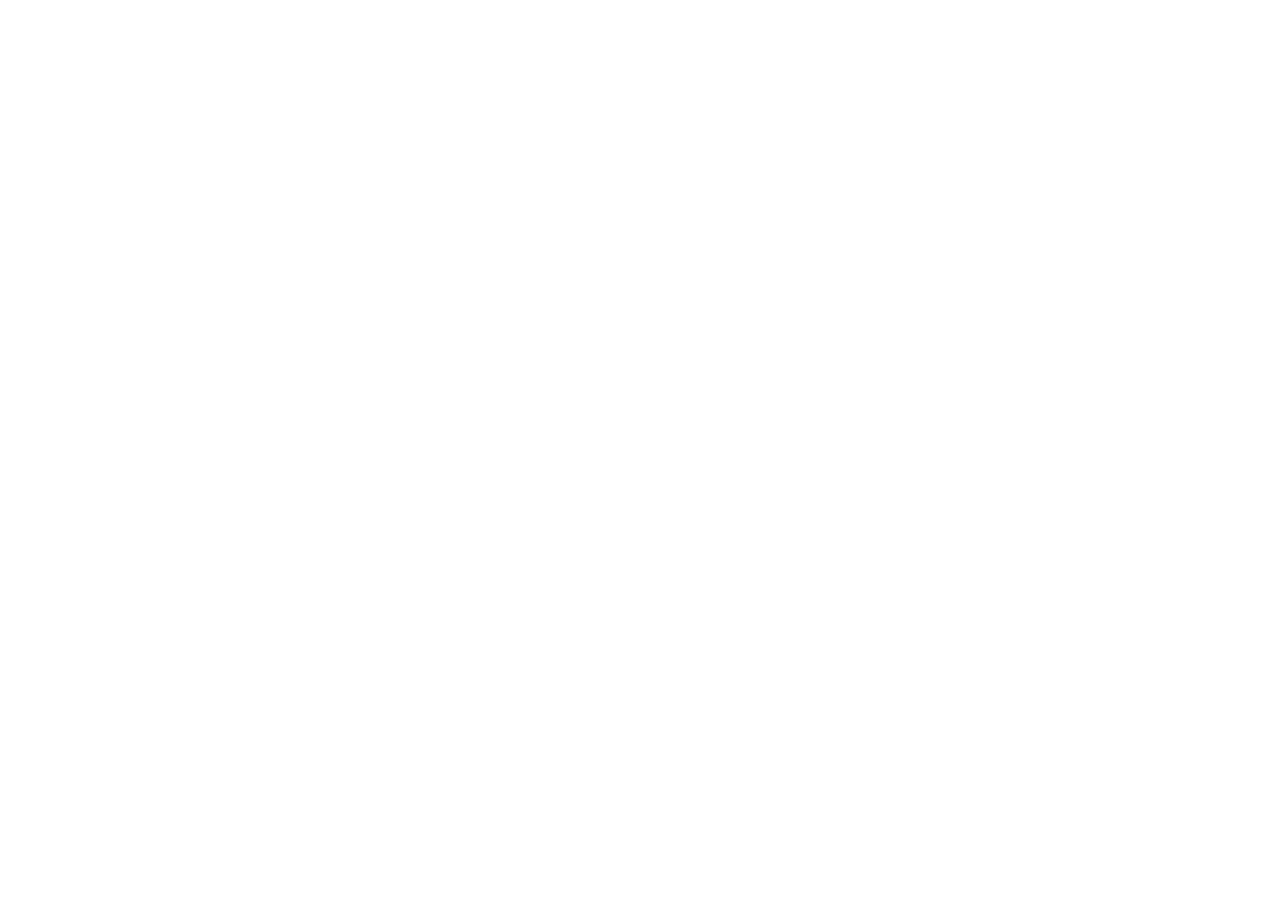
==== index.html @ d26ea781 "added links and login-head class" ====
<!DOCTYPE html>
<html lang="en">
<head>
    <meta charset="UTF-8">
    <meta name="viewport" content="width=device-width, initial-scale=1.0">
    <title>SoleSphere Sneaker Store | Login/SignUp</title>
    <link
      rel="icon"
      href="https://img.freepik.com/premium-vector/back-view-cartoon-legs-isolated-comic-foots_8071-14292.jpg?w=1380"
      type="image/x-icon"
    />
    <!-- custom css file link  -->
    <link rel="stylesheet" href="css/style.css" />
    <link rel="stylesheet" href="css/login.css" />
    <script
      src="https://cdnjs.cloudflare.com/ajax/libs/jquery/3.7.1/jquery.min.js"
      integrity="sha512-v2CJ7UaYy4JwqLDIrZUI/4hqeoQieOmAZNXBeQyjo21dadnwR+8ZaIJVT8EE2iyI61OV8e6M8PP2/4hpQINQ/g=="
      crossorigin="anonymous"
      referrerpolicy="no-referrer"
    ></script>
</head>
<body>
    
</body>
</html>
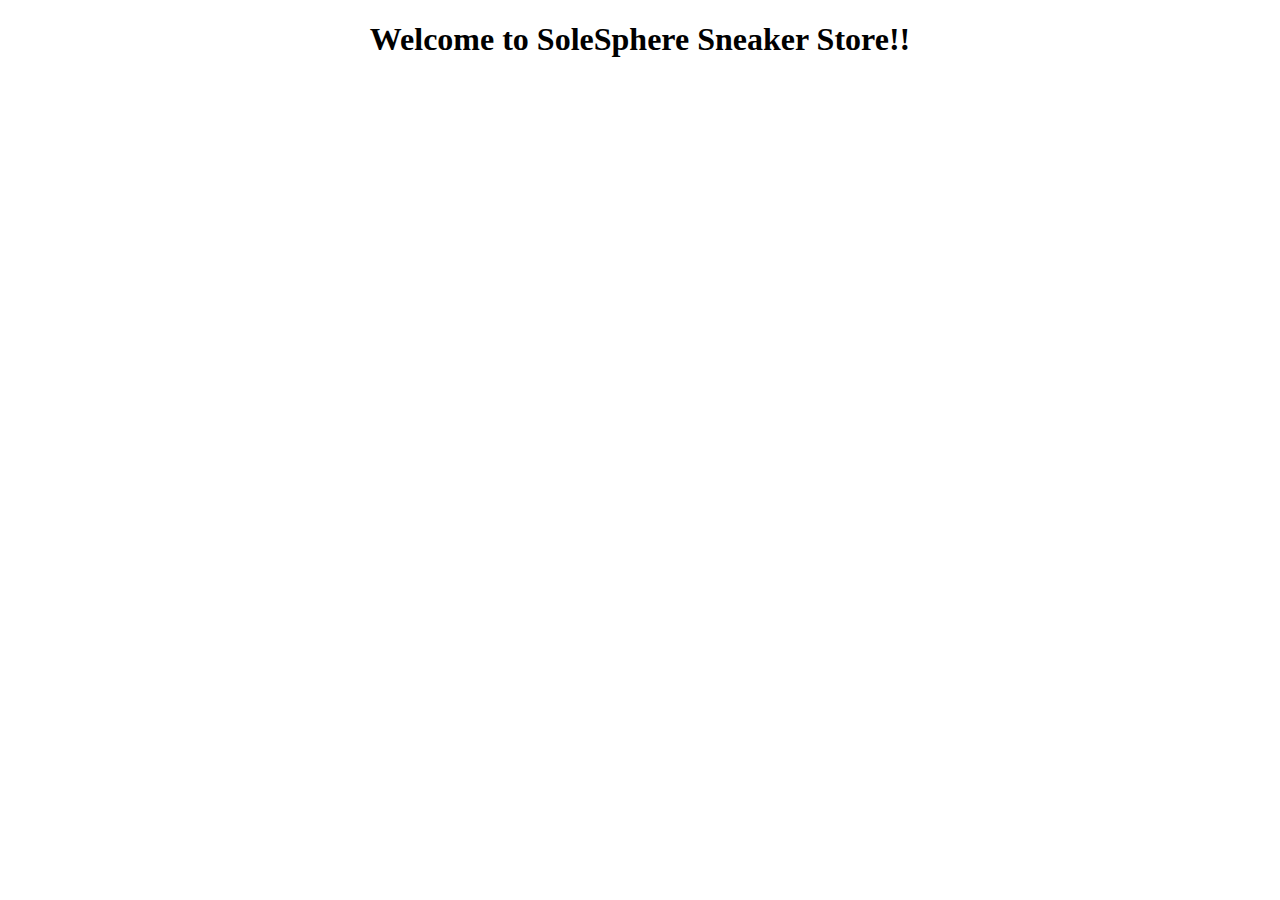
==== commit 948a5d86: "edited solesphere file" ====
--- a/index.html
+++ b/index.html
@@ -20,6 +20,9 @@
     ></script>
 </head>
 <body>
-    
+    <div class="login-head"> 
+        <h1 align="center">Welcome to SoleSphere Sneaker Store!!</h1>
+      </div>
+    <script src="./js/login.js"></script>
 </body>
 </html>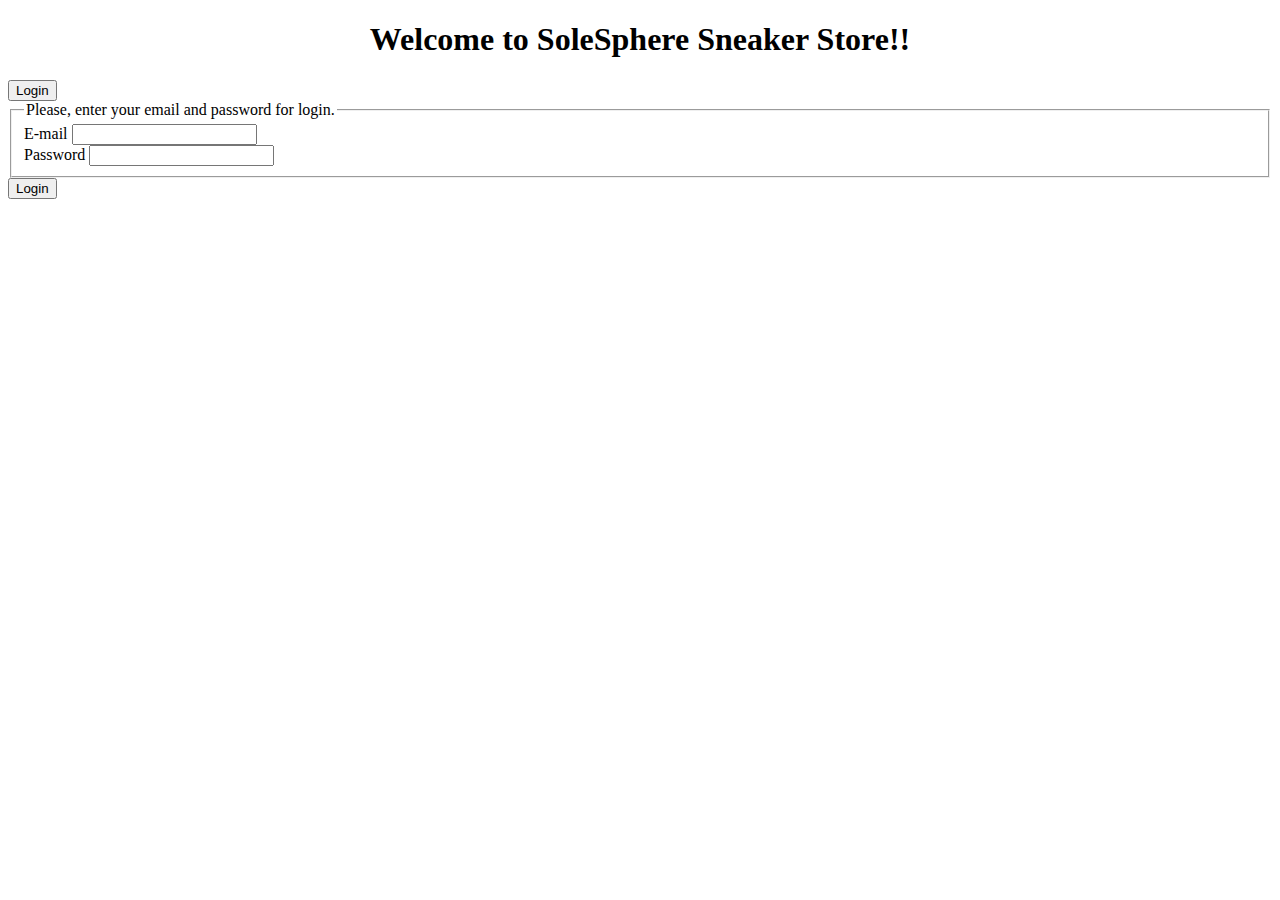
==== commit 2d47f091: "added form class indexhtml" ====
--- a/index.html
+++ b/index.html
@@ -23,6 +23,31 @@
     <div class="login-head"> 
         <h1 align="center">Welcome to SoleSphere Sneaker Store!!</h1>
       </div>
+
+      <section class="forms-section">
+        <div class="forms">
+          <div class="form-wrapper is-active">
+            <button type="button" class="switcher switcher-login">
+              Login
+              <span class="underline"></span>
+            </button>
+            <form class="form form-login">
+              <fieldset>
+                <legend>Please, enter your email and password for login.</legend>
+                <div class="input-block">
+                  <label for="login-email">E-mail</label>
+                  <input id="login-email" type="email" required>
+                </div>
+                <div class="input-block">
+                  <label for="login-password">Password</label>
+                  <input id="login-password" type="password" required>
+                </div>
+              </fieldset>
+              <button type="submit" class="btn-login" onclick="myFunction(event)">Login</button>
+            </form>
+          </div>
+        </div>
+      </section>
     <script src="./js/login.js"></script>
 </body>
 </html>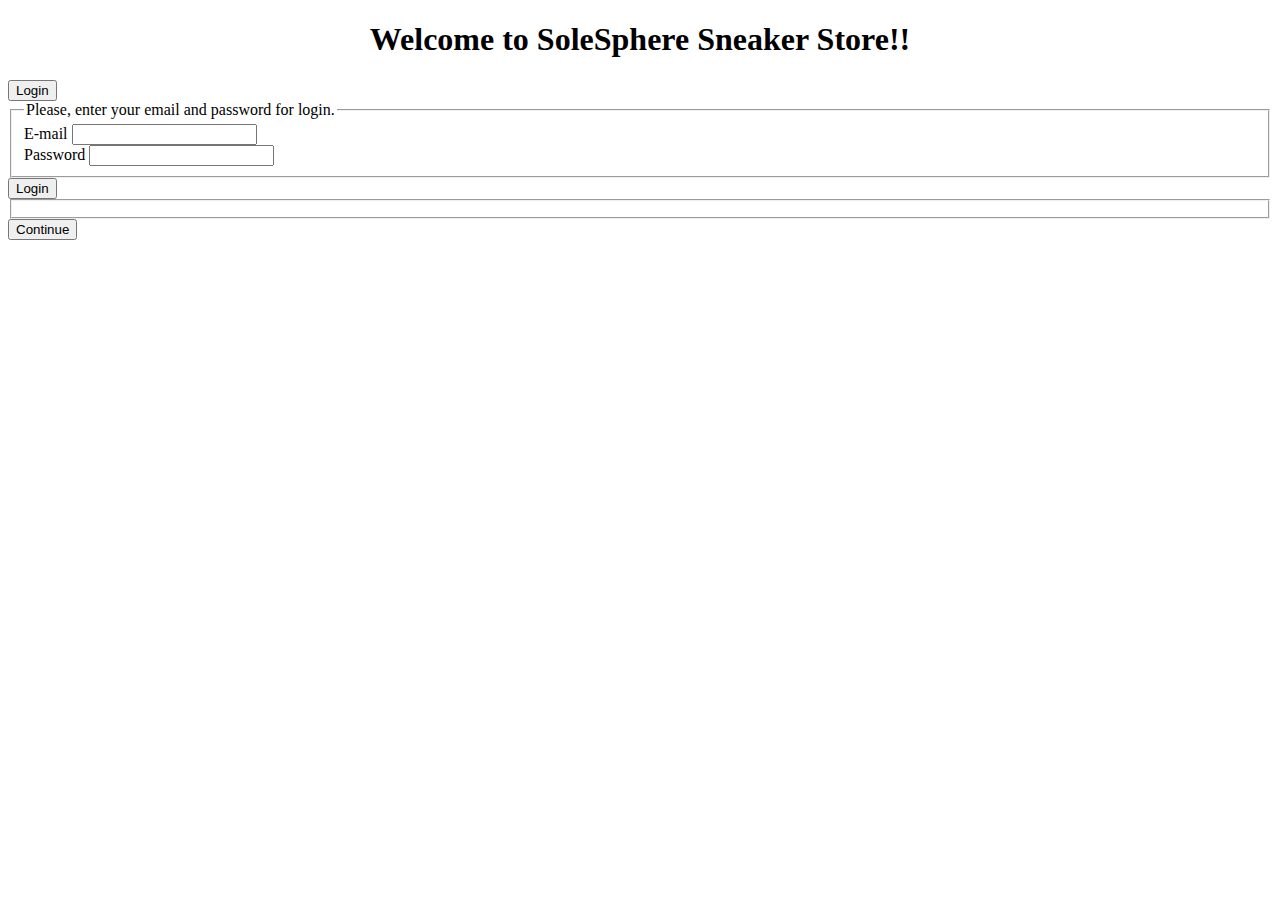
==== commit ee373df4: "added form-wrapper class" ====
--- a/index.html
+++ b/index.html
@@ -46,6 +46,15 @@
               <button type="submit" class="btn-login" onclick="myFunction(event)">Login</button>
             </form>
           </div>
+          <div class="form-wrapper">
+            
+            <form class="form form-signup">
+              <fieldset>
+                
+              </fieldset>
+              <button type="submit" class="btn-signup">Continue</button>
+            </form>
+          </div>
         </div>
       </section>
     <script src="./js/login.js"></script>
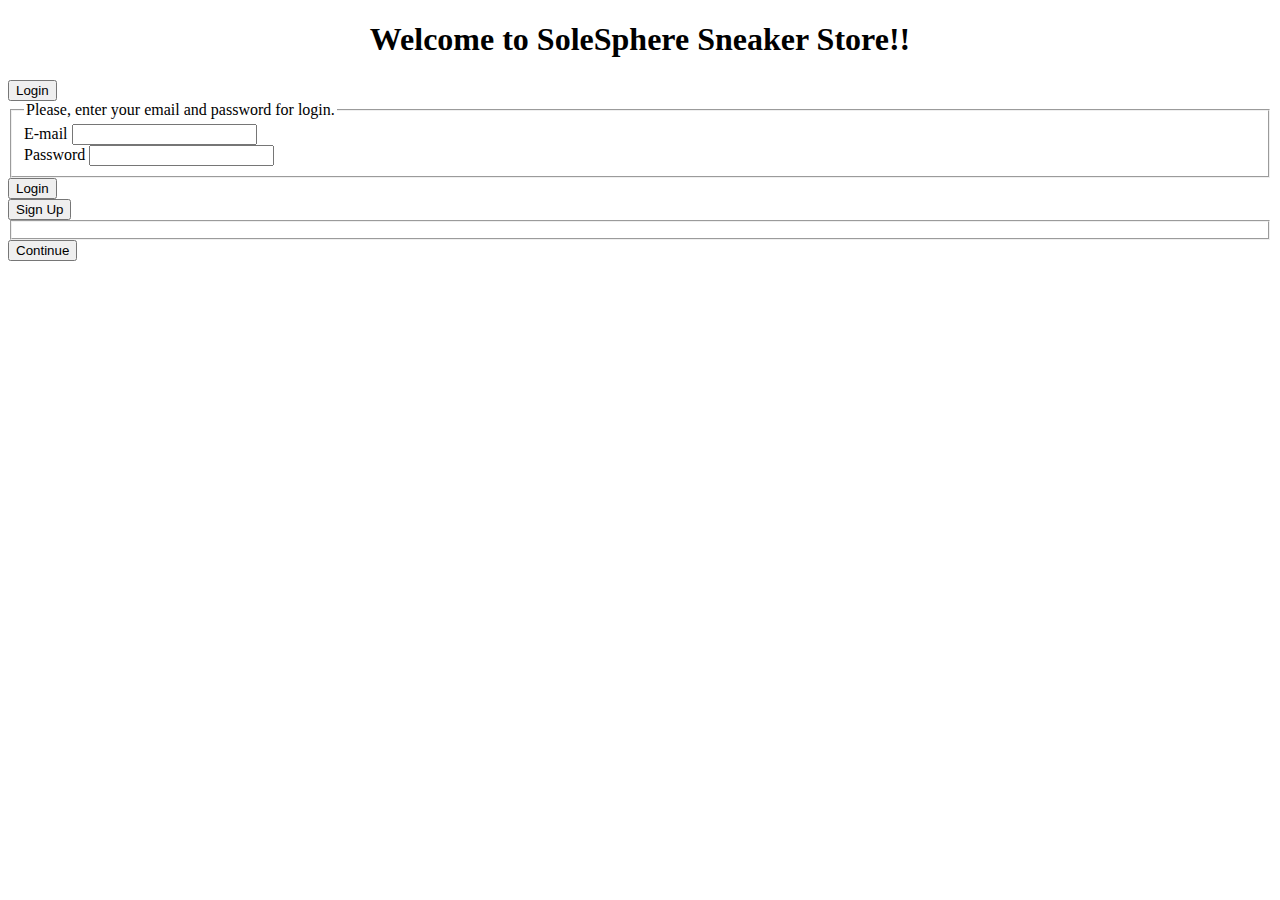
==== commit 89acf397: "signup button" ====
--- a/index.html
+++ b/index.html
@@ -47,7 +47,10 @@
             </form>
           </div>
           <div class="form-wrapper">
-            
+            <button type="button" class="switcher switcher-signup">
+              Sign Up
+              <span class="underline"></span>
+            </button>
             <form class="form form-signup">
               <fieldset>
                 
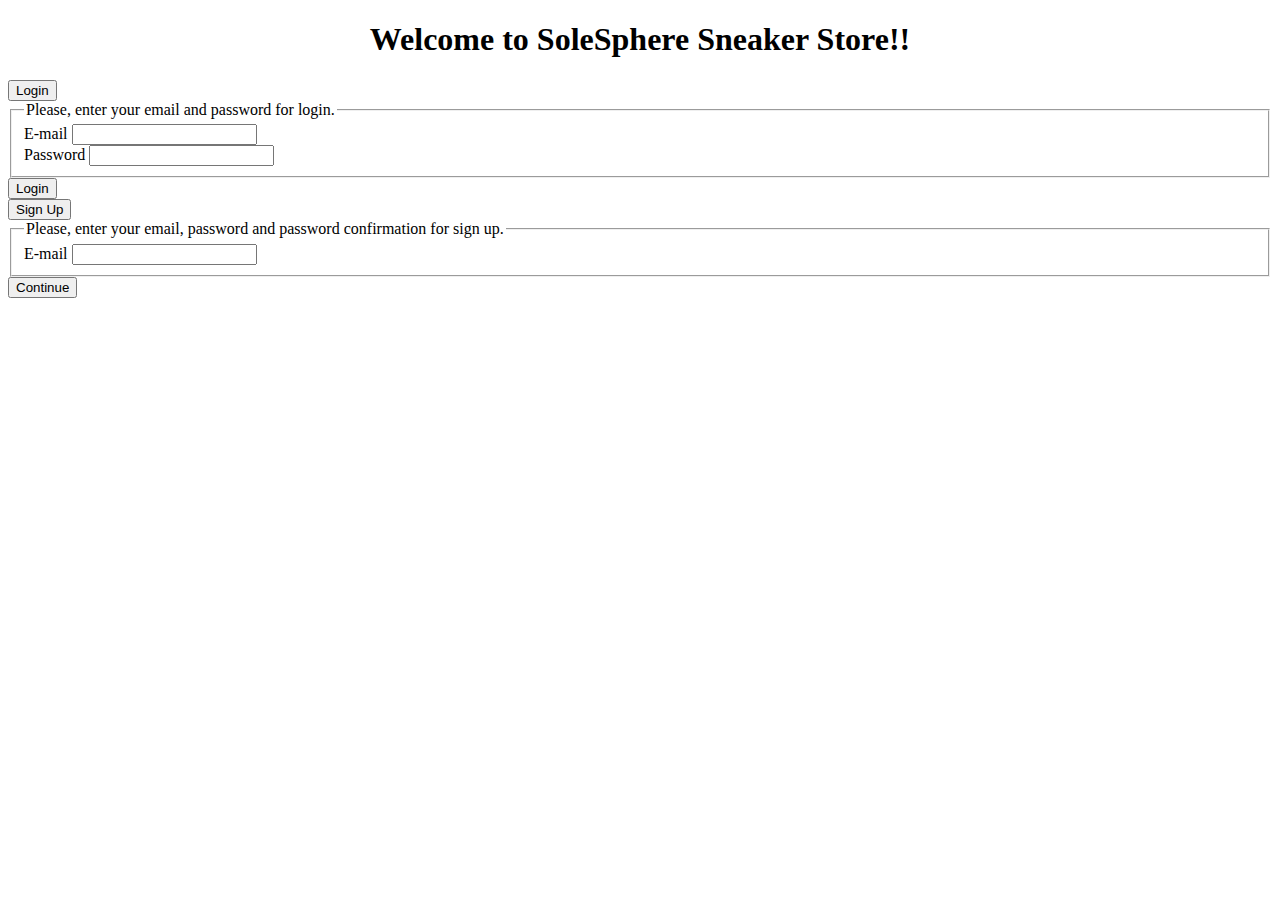
==== commit 5bb036ab: "added input for signup email" ====
--- a/index.html
+++ b/index.html
@@ -53,7 +53,11 @@
             </button>
             <form class="form form-signup">
               <fieldset>
-                
+                <legend>Please, enter your email, password and password confirmation for sign up.</legend>
+                <div class="input-block">
+                  <label for="signup-email">E-mail</label>
+                  <input id="signup-email" type="email" required>
+                </div>
               </fieldset>
               <button type="submit" class="btn-signup">Continue</button>
             </form>
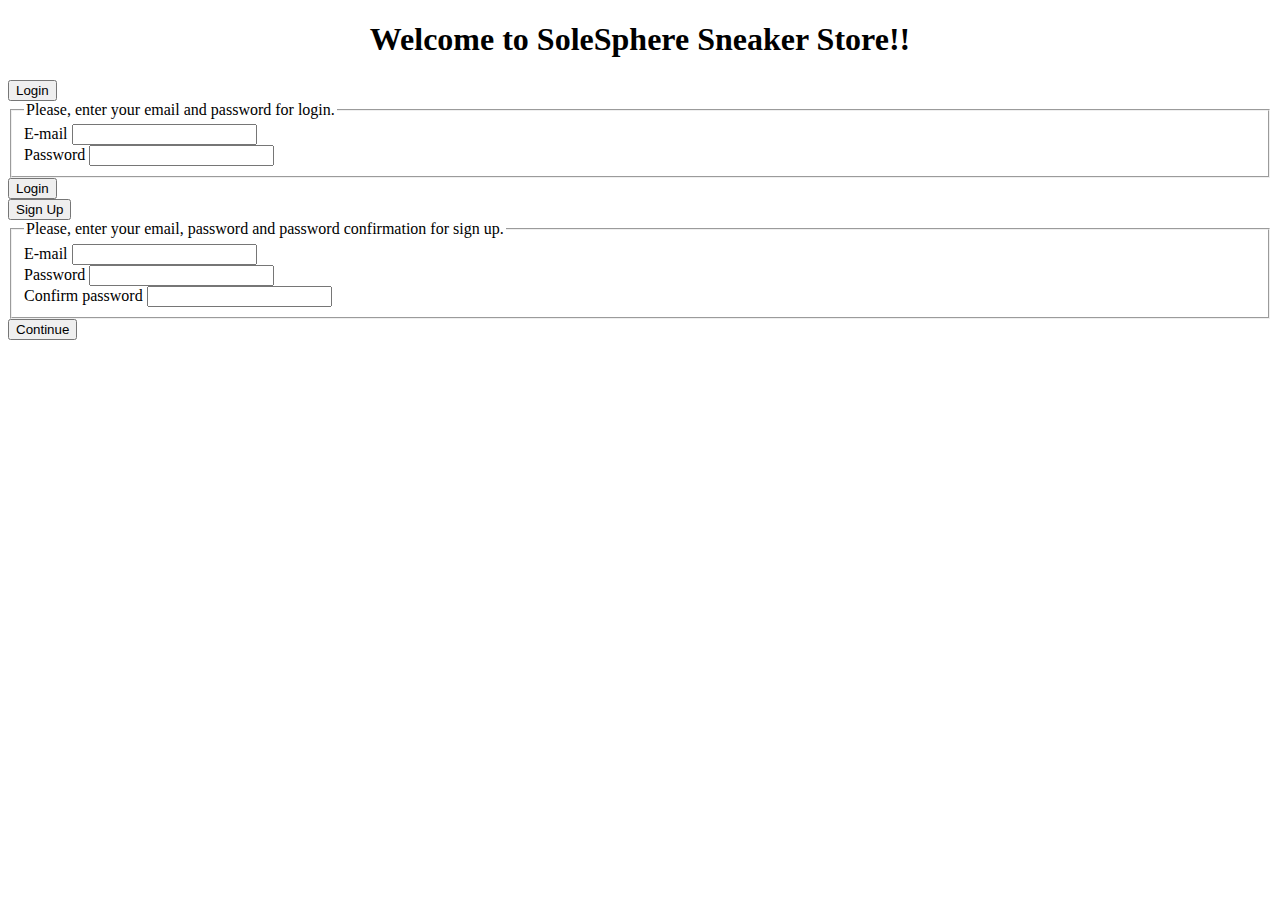
==== commit 08503daa: "added signup password input and confirm" ====
--- a/index.html
+++ b/index.html
@@ -58,6 +58,14 @@
                   <label for="signup-email">E-mail</label>
                   <input id="signup-email" type="email" required>
                 </div>
+                <div class="input-block">
+                  <label for="signup-password">Password</label>
+                  <input id="signup-password" type="password" required>
+                </div>
+                <div class="input-block">
+                  <label for="signup-password-confirm">Confirm password</label>
+                  <input id="signup-password-confirm" type="password" required>
+                </div>
               </fieldset>
               <button type="submit" class="btn-signup">Continue</button>
             </form>
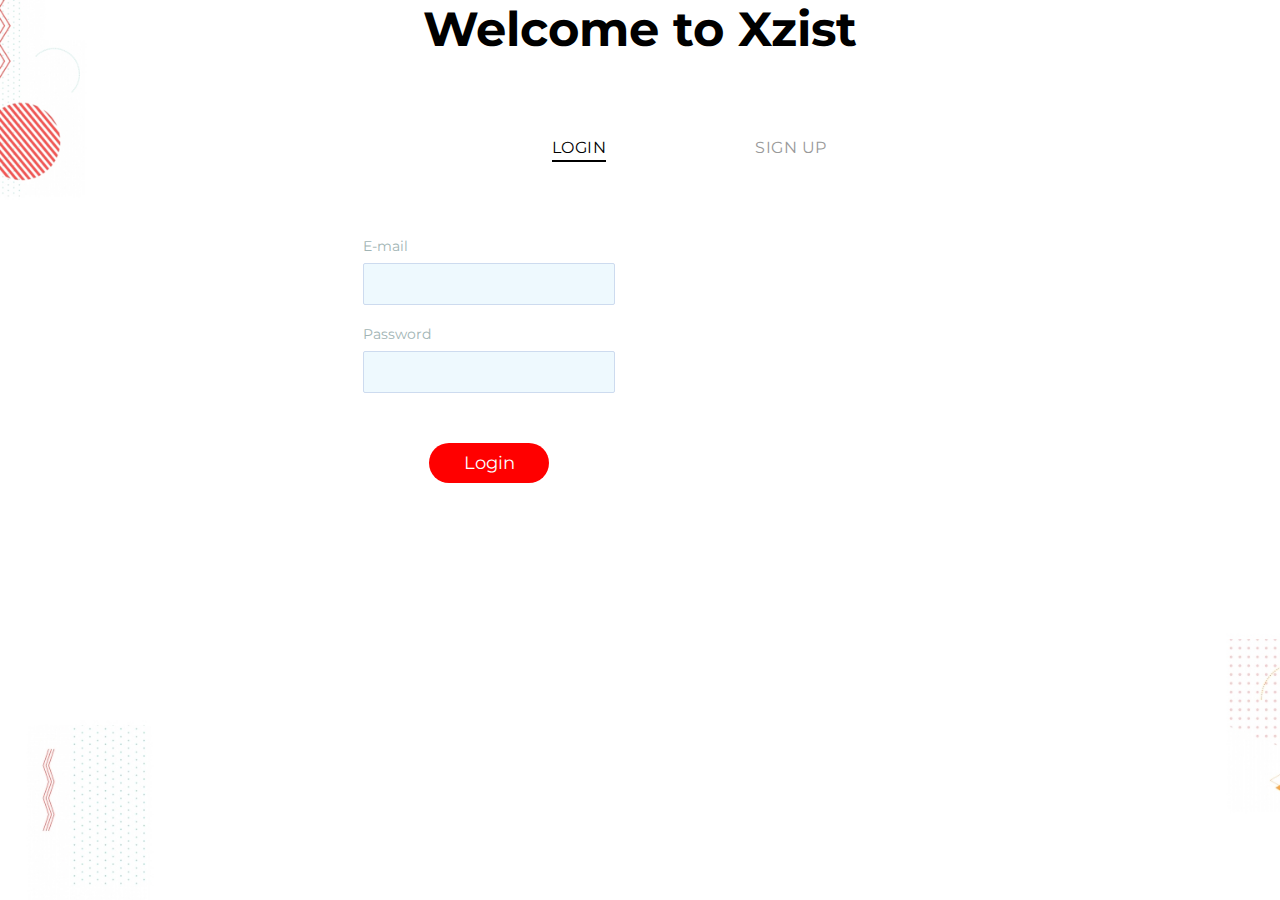
==== commit 8daf4501: "finalize the new name for the store and edited the id and password for login" ====
--- a/index.html
+++ b/index.html
@@ -3,7 +3,7 @@
 <head>
     <meta charset="UTF-8">
     <meta name="viewport" content="width=device-width, initial-scale=1.0">
-    <title>SoleSphere Sneaker Store | Login/SignUp</title>
+    <title>Xzist | Login/SignUp</title>
     <link
       rel="icon"
       href="https://img.freepik.com/premium-vector/back-view-cartoon-legs-isolated-comic-foots_8071-14292.jpg?w=1380"
@@ -21,7 +21,7 @@
 </head>
 <body>
     <div class="login-head"> 
-        <h1 align="center">Welcome to SoleSphere Sneaker Store!!</h1>
+        <h1 align="center">Welcome to Xzist</h1>
       </div>
 
       <section class="forms-section">
--- a/css/style.css
+++ b/css/style.css
@@ -0,0 +1,539 @@
+@import url("https://fonts.googleapis.com/css2?family=Montserrat:wght@100;200;300;400;500;600&display=swap");
+* {
+  font-family: 'Montserrat', sans-serif;
+  margin: 0;
+  padding: 0;
+  -webkit-box-sizing: border-box;
+          box-sizing: border-box;
+  outline: none;
+  border: none;
+  text-decoration: none;
+  -webkit-transition: all .2s linear;
+  transition: all .2s linear;
+}
+.login-head{
+  font-size: x-large;
+}
+html {
+  font-size: 62.5%;
+  overflow-x: hidden;
+  scroll-behavior: smooth;
+}
+
+html::-webkit-scrollbar {
+  width: 1rem;
+}
+
+html::-webkit-scrollbar-track {
+  background: transparent;
+}
+
+html::-webkit-scrollbar-thumb {
+  background: #ed2d34;
+}
+body {
+    background: url(../images/bg.jpg) no-repeat;
+    background-size: cover;
+    background-position: center;
+    background-attachment: fixed;
+  }
+  
+  body.active {
+    padding-left: 30rem;
+  }
+  
+  section {
+    padding: 5rem 2rem;
+    margin: 0 auto;
+    max-width: 1200px;
+  }
+  
+  .heading {
+    text-align: center;
+    font-size: 4rem;
+    color: #444;
+    text-transform: capitalize;
+    margin-bottom: 3rem;
+  }
+  .heading span {
+    color: #ed2d34;
+  }
+  
+  .btn {
+    margin-top: 1rem;
+    display: inline-block;
+    border-radius: 5rem;
+    padding: 1.2rem 3rem;
+    border: 0.2rem solid #444;
+    cursor: pointer;
+    background: none;
+    color: #444;
+    font-size: 2rem;
+    text-transform: capitalize;
+  }
+  
+  .btn:hover {
+    border-color: #ed2d34;
+    color: #fff;
+    background: #ed2d34;
+  }
+  .cartLogo{
+    position: absolute;
+    height: 40px;
+    width: 40px;
+    top: 10px;
+    right: 10px;
+    cursor:pointer;
+  }
+  
+  .cart{
+    height:100%;
+    position: fixed;
+    right: 0;
+    bottom: 0;
+    width: 400px;
+    background: white;
+  }
+  
+  .header {
+    position: fixed;
+    top: 0;
+    left: -31rem;
+    height: 100%;
+    width: 30rem;
+    background: #ed2d34;
+    padding: 2rem;
+    z-index: 1000;
+  }
+  .header.active {
+    left: 0;
+  }
+  
+  .header .logo {
+    font-size: 2.5rem;
+    color: #fff;
+    font-weight: bolder;
+  }
+  
+  .header .navbar {
+    padding: 30% 0;
+  }
+  
+  .header .navbar a {
+    display: block;
+    margin: 2rem 0;
+    font-size: 2rem;
+    color: #fff;
+  }
+  
+  .header .navbar a:hover {
+    text-decoration: underline;
+    text-underline-offset: .7rem;
+  }
+  
+  .header .share {
+    text-align: center;
+  }
+  .header .share a {
+    height: 5rem;
+    width: 5rem;
+    line-height: 5rem;
+    font-size: 2rem;
+    color: #444;
+    background: #fff;
+    margin: 0 .3rem;
+  }
+  
+  .header .share a:hover {
+    background: #444;
+    color: #fff;
+  }
+  
+  .header .credit {
+    text-align: center;
+    font-size: 2rem;
+    color: #fff;
+    margin-top: 3rem;
+    line-height: 1.5;
+  }
+  
+  #menu-btn {
+    position: fixed;
+    top: 2rem;
+    left: 2rem;
+    background: #ed2d34;
+    color: #fff;
+    height: 5rem;
+    width: 5rem;
+    line-height: 5rem;
+    font-size: 2.5rem;
+    cursor: pointer;
+    z-index: 1100;
+    text-align: center;
+  }
+  
+  #menu-btn.fa-times {
+    top: 1rem;
+    left: 24rem;
+  }
+  .banner {
+    display: -webkit-box;
+    display: -ms-flexbox;
+    display: flex;
+    -webkit-box-align: center;
+        -ms-flex-align: center;
+            align-items: center;
+    -ms-flex-wrap: wrap;
+        flex-wrap: wrap;
+    gap: 3rem;
+    -ms-flex-wrap: wrap-reverse;
+        flex-wrap: wrap-reverse;
+  }
+  
+  .banner .content {
+    -webkit-box-flex: 1;
+        -ms-flex: 1 1 41rem;
+            flex: 1 1 41rem;
+  }
+  
+  .banner .content span {
+    font-size: 2.5rem;
+    color: #ed2d34;
+  }
+  
+  .banner .content h3 {
+    font-size: 4rem;
+    color: #444;
+    text-transform: capitalize;
+    padding-top: 1rem;
+  }
+  
+  .banner .content p {
+    padding: 1rem 0;
+    font-size: 1.7rem;
+    color: #666;
+    line-height: 2;
+    padding: 1rem 0;
+  }
+  
+  .banner .image {
+    -webkit-box-flex: 1;
+        -ms-flex: 1 1 41rem;
+            flex: 1 1 41rem;
+  }
+  
+  .banner .image img {
+    width: 100%;
+  }
+  .products .slide {
+    text-align: center;
+  }
+  
+  .products .slide img {
+    height: 25rem;
+    margin: 5rem 0;
+    -webkit-transform: scale(0.5);
+            transform: scale(0.5);
+  }
+  
+  .products .slide h3 {
+    padding: 1rem 0;
+    font-size: 2.5rem;
+    color: #444;
+    text-transform: capitalize;
+    opacity: 0;
+  }
+  
+  .products .slide .btn {
+    opacity: 0;
+  }
+  
+  .products .swiper-slide-active img {
+    -webkit-transform: scale(1);
+            transform: scale(1);
+  }
+  
+  .products .swiper-slide-active h3, .products .swiper-slide-active .btn {
+    opacity: 1;
+  }
+  
+  .products-preview-container {
+    position: fixed;
+    top: 0;
+    left: 0;
+    right: 0;
+    z-index: 1200;
+    min-height: 100vh;
+    padding: 2rem;
+    background: rgba(0, 0, 0, 0.8);
+    display: none;
+  }
+  .products-preview-container.active{
+    display: flex;
+    align-items: center;
+    justify-content: center;
+  }
+  
+  .products-preview-container .product-preview {
+    display: -webkit-box;
+    display: -ms-flexbox;
+    display: flex;
+    -webkit-box-align: center;
+        -ms-flex-align: center;
+            align-items: center;
+    -ms-flex-wrap: wrap;
+        flex-wrap: wrap;
+    gap: 3rem;
+    background: #fff;
+    padding: 2rem 3rem;
+    border-radius: .5rem;
+    position: relative;
+    display: none;
+  }
+  
+  .products-preview-container .product-preview .fa-times {
+    position: absolute;
+    top: 2rem;
+    right: 2rem;
+    font-size: 4rem;
+    cursor: pointer;
+    color: #666;
+  }
+  
+  .products-preview-container .product-preview .fa-times:hover {
+    color: #ed2d34;
+    -webkit-transform: rotate(90deg);
+            transform: rotate(90deg);
+  }
+  
+  .products-preview-container .product-preview .image {
+    -webkit-box-flex: 1;
+        -ms-flex: 1 1 40rem;
+            flex: 1 1 40rem;
+  }
+  
+  .products-preview-container .product-preview .image img {
+    width: 100%;
+  }
+  
+  .products-preview-container .product-preview .content {
+    -webkit-box-flex: 1;
+        -ms-flex: 1 1 40rem;
+            flex: 1 1 40rem;
+  }
+  
+  .products-preview-container .product-preview .content h3 {
+    font-size: 3rem;
+    color: #444;
+    text-transform: capitalize;
+  }
+  
+  .products-preview-container .product-preview .content p {
+    font-size: 1.5rem;
+    color: #666;
+    line-height: 2;
+    padding: 1rem 0;
+  }
+  
+  .products-preview-container .product-preview .content .stars {
+    padding: 1rem 0;
+    font-size: 1.7rem;
+  }
+  
+  .products-preview-container .product-preview .content .stars i {
+    color: #ed2d34;
+  }
+  
+  .products-preview-container .product-preview .content .stars span {
+    color: #666;
+  }
+  
+  .products-preview-container .product-preview .content .price {
+    font-size: 3rem;
+    color: #444;
+    text-transform: capitalize;
+    padding: 1rem 0;
+  }
+  .service {
+    display: -ms-grid;
+    display: grid;
+    -ms-grid-columns: (minmax(30rem, 1fr))[auto-fit];
+        grid-template-columns: repeat(auto-fit, minmax(30rem, 1fr));
+    gap: 2rem;
+  }
+  
+  .service .box {
+    text-align: center;
+    padding: 2rem;
+  }
+  
+  .service .box i {
+    font-size: 4rem;
+    margin-bottom: 1rem;
+    color: #ed2d34;
+  }
+  
+  .service .box p {
+    font-size: 2rem;
+    color: #666;
+    line-height: 2;
+    padding: 1rem 0;
+  }
+  .reviews .slide {
+    text-align: center;
+    padding: 2rem;
+  }
+  
+  .reviews .slide i {
+    font-size: 4rem;
+    color: #666;
+    margin-bottom: 1rem;
+  }
+  
+  .reviews .slide p {
+    font-size: 1.5rem;
+    color: #666;
+    line-height: 2;
+    padding: 1rem 0;
+  }
+  
+  .reviews .slide img {
+    height: 7rem;
+    width: 7rem;
+    border-radius: 50%;
+    margin: 1rem 0;
+  }
+  
+  .reviews .slide h3 {
+    font-size: 1.7rem;
+    color: #444;
+    text-transform: capitalize;
+  }
+  .contact .row {
+    display: -webkit-box;
+    display: -ms-flexbox;
+    display: flex;
+    -webkit-box-align: center;
+        -ms-flex-align: center;
+            align-items: center;
+    -ms-flex-wrap: wrap;
+        flex-wrap: wrap;
+    gap: 3rem;
+  }
+  
+  .contact .row form {
+    -webkit-box-flex: 1;
+        -ms-flex: 1 1 41rem;
+            flex: 1 1 41rem;
+  }
+  
+  .contact .row form .box {
+    padding: 2rem 0;
+    margin-bottom: 1rem;
+    font-size: 1.6rem;
+    border-bottom: 0.2rem solid #444;
+    width: 100%;
+  }
+  
+  .contact .row form .box:focus {
+    border-color: #ed2d34;
+  }
+  
+  .contact .row form textarea {
+    height: 15rem;
+    resize: none;
+  }
+  
+  .contact .row .contact-info {
+    -webkit-box-flex: 1;
+        -ms-flex: 1 1 41rem;
+            flex: 1 1 41rem;
+  }
+  
+  .contact .row .contact-info h3 {
+    padding-bottom: 1rem;
+    font-size: 3rem;
+    color: #444;
+    text-transform: capitalize;
+  }
+  
+  .contact .row .contact-info .grapgh {
+    font-size: 1.4rem;
+    color: #666;
+    line-height: 2;
+    padding: 1rem 0;
+  }
+  
+  .contact .row .contact-info .icons {
+    padding: 1.5rem 0;
+    display: -webkit-box;
+    display: -ms-flexbox;
+    display: flex;
+    -webkit-box-align: center;
+        -ms-flex-align: center;
+            align-items: center;
+    gap: 1.5rem;
+  }
+  
+  .contact .row .contact-info .icons i {
+    height: 5rem;
+    width: 5rem;
+    line-height: 5rem;
+    border-radius: 50%;
+    font-size: 2rem;
+    background: #ed2d34;
+    color: #fff;
+    text-align: center;
+  }
+  
+  .contact .row .contact-info .icons p {
+    font-size: 1.5rem;
+    color: #666;
+    line-height: 2;
+    padding: 1rem 0;
+    padding: 0;
+  }
+  
+  .contact .row .contact-info .share {
+    padding-top: 2rem;
+  }
+  
+  .contact .row .contact-info .share a {
+    font-size: 3rem;
+    margin-right: 2rem;
+    color: #666;
+  }
+  
+  .contact .row .contact-info .share a:hover {
+    color: #ed2d34;
+  }
+  @media (max-width: 1200px) {
+    body.active {
+      padding-left: 0;
+    }
+    header.active {
+      -webkit-box-shadow: 0 0 0 100vw rgba(0, 0, 0, 0.8);
+              box-shadow: 0 0 0 100vw rgba(0, 0, 0, 0.8);
+    }
+  }
+  
+  @media (max-width: 991px) {
+    html {
+      font-size: 55%;
+    }
+    section {
+      padding: 3rem 2rem;
+    }
+  }
+  
+  @media (max-width: 450px) {
+    html {
+      font-size: 50%;
+    }
+    .banner .content h3 {
+      font-size: 3rem;
+    }
+    .products .slide img {
+      height: 15rem;
+    }
+  }--- a/css/login.css
+++ b/css/login.css
@@ -0,0 +1,272 @@
+*,
+*::before,
+*::after {
+	box-sizing: border-box;
+}
+
+body {
+	margin: 0;
+	font-family: Roboto, -apple-system, 'Helvetica Neue', 'Segoe UI', Arial, sans-serif;
+	background-image: url(../images/bg.jpg);
+}
+.forms-section {
+	display: flex;
+	flex-direction: column;
+	justify-content: center;
+	align-items: center;
+}
+
+.section-title {
+	font-size: 32px;
+	letter-spacing: 1px;
+	color: #fff;
+}
+
+.forms {
+	display: flex;
+	align-items: flex-start;
+	margin-top: 30px;
+}
+.form-wrapper {
+	animation: hideLayer .3s ease-out forwards;
+}
+
+.form-wrapper.is-active {
+	animation: showLayer .3s ease-in forwards;
+}
+
+@keyframes showLayer {
+	50% {
+		z-index: 1;
+	}
+	100% {
+		z-index: 1;
+	}
+}
+@keyframes hideLayer {
+	0% {
+		z-index: 1;
+	}
+	49.999% {
+		z-index: 1;
+	}
+}
+
+.switcher {
+	position: relative;
+	cursor: pointer;
+	display: block;
+	margin-right: auto;
+	margin-left: auto;
+	padding: 0;
+	text-transform: uppercase;
+	font-family: inherit;
+	font-size: 16px;
+	letter-spacing: .5px;
+	color: #999;
+	background-color: transparent;
+	border: none;
+	outline: none;
+	transform: translateX(0);
+	transition: all .3s ease-out;
+}
+.form-wrapper.is-active .switcher-login {
+	color: black;
+	transform: translateX(90px);
+}
+
+.form-wrapper.is-active .switcher-signup {
+	color: black;
+	transform: translateX(-90px);
+}
+.underline {
+	position: absolute;
+	bottom: -5px;
+	left: 0;
+	overflow: hidden;
+	pointer-events: none;
+	width: 100%;
+	height: 2px;
+}
+
+.underline::before {
+	content: '';
+	position: absolute;
+	top: 0;
+	left: inherit;
+	display: block;
+	width: inherit;
+	height: inherit;
+	background-color: currentColor;
+	transition: transform .2s ease-out;
+}
+.switcher-login .underline::before {
+	transform: translateX(101%);
+}
+
+.switcher-signup .underline::before {
+	transform: translateX(-101%);
+}
+
+.form-wrapper.is-active .underline::before {
+	transform: translateX(0);
+}
+.form {
+	overflow: hidden;
+	min-width: 260px;
+	margin-top: 50px;
+	padding: 30px 25px;
+  border-radius: 5px;
+	transform-origin: top;
+}
+
+.form-login {
+	animation: hideLogin .3s ease-out forwards;
+}
+
+.form-wrapper.is-active .form-login {
+	animation: showLogin .3s ease-in forwards;
+}
+@keyframes showLogin {
+	0% {
+		background: #d7e7f1;
+		transform: translate(40%, 10px);
+	}
+	50% {
+		transform: translate(0, 0);
+	}
+	100% {
+		background-color: #fff;
+		transform: translate(35%, -20px);
+	}
+}
+
+@keyframes hideLogin {
+	0% {
+		background-color: #fff;
+		transform: translate(35%, -20px);
+	}
+	50% {
+		transform: translate(0, 0);
+	}
+	100% {
+		background: #d7e7f1;
+		transform: translate(40%, 10px);
+	}
+}
+.form-signup {
+	animation: hideSignup .3s ease-out forwards;
+}
+
+.form-wrapper.is-active .form-signup {
+	animation: showSignup .3s ease-in forwards;
+}
+
+@keyframes showSignup {
+	0% {
+		background: #d7e7f1;
+		transform: translate(-40%, 10px) scaleY(.8);
+	}
+	50% {
+		transform: translate(0, 0) scaleY(.8);
+	}
+	100% {
+		background-color: #fff;
+		transform: translate(-35%, -20px) scaleY(1);
+	}
+}
+
+@keyframes hideSignup {
+	0% {
+		background-color: #fff;
+		transform: translate(-35%, -20px) scaleY(1);
+	}
+	50% {
+		transform: translate(0, 0) scaleY(.8);
+	}
+	100% {
+		background: #d7e7f1;
+		transform: translate(-40%, 10px) scaleY(.8);
+	}
+}
+.form fieldset {
+	position: relative;
+	opacity: 0;
+	margin: 0;
+	padding: 0;
+	border: 0;
+	transition: all .3s ease-out;
+}
+
+.form-login fieldset {
+	transform: translateX(-50%);
+}
+
+.form-signup fieldset {
+	transform: translateX(50%);
+}
+.form-wrapper.is-active fieldset {
+	opacity: 1;
+	transform: translateX(0);
+	transition: opacity .4s ease-in, transform .35s ease-in;
+}
+
+.form legend {
+	position: absolute;
+	overflow: hidden;
+	width: 1px;
+	height: 1px;
+	clip: rect(0 0 0 0);
+}
+.input-block {
+	margin-bottom: 20px;
+}
+
+.input-block label {
+	font-size: 14px;
+  color: #a1b4b4;
+}
+
+.input-block input {
+	display: block;
+	width: 100%;
+	margin-top: 8px;
+	padding-right: 15px;
+	padding-left: 15px;
+	font-size: 16px;
+	line-height: 40px;
+	color: #3b4465;
+  background: #eef9fe;
+  border: 1px solid #cddbef;
+  border-radius: 2px;
+}
+
+.form [type='submit'] {
+	opacity: 0;
+	display: block;
+	min-width: 120px;
+	margin: 30px auto 10px;
+	font-size: 18px;
+	line-height: 40px;
+	border-radius: 25px;
+	border: none;
+	transition: all .3s ease-out;
+}
+
+.form-wrapper.is-active .form [type='submit'] {
+	opacity: 1;
+	transform: translateX(0);
+	transition: all .4s ease-in;
+}
+
+.btn-login {
+	color: #fbfdff;
+	background: red;
+	transform: translateX(-30%);
+}
+
+.btn-signup {
+	color: #fbfdff;
+	background: red;
+	transform: translateX(30%);
+}